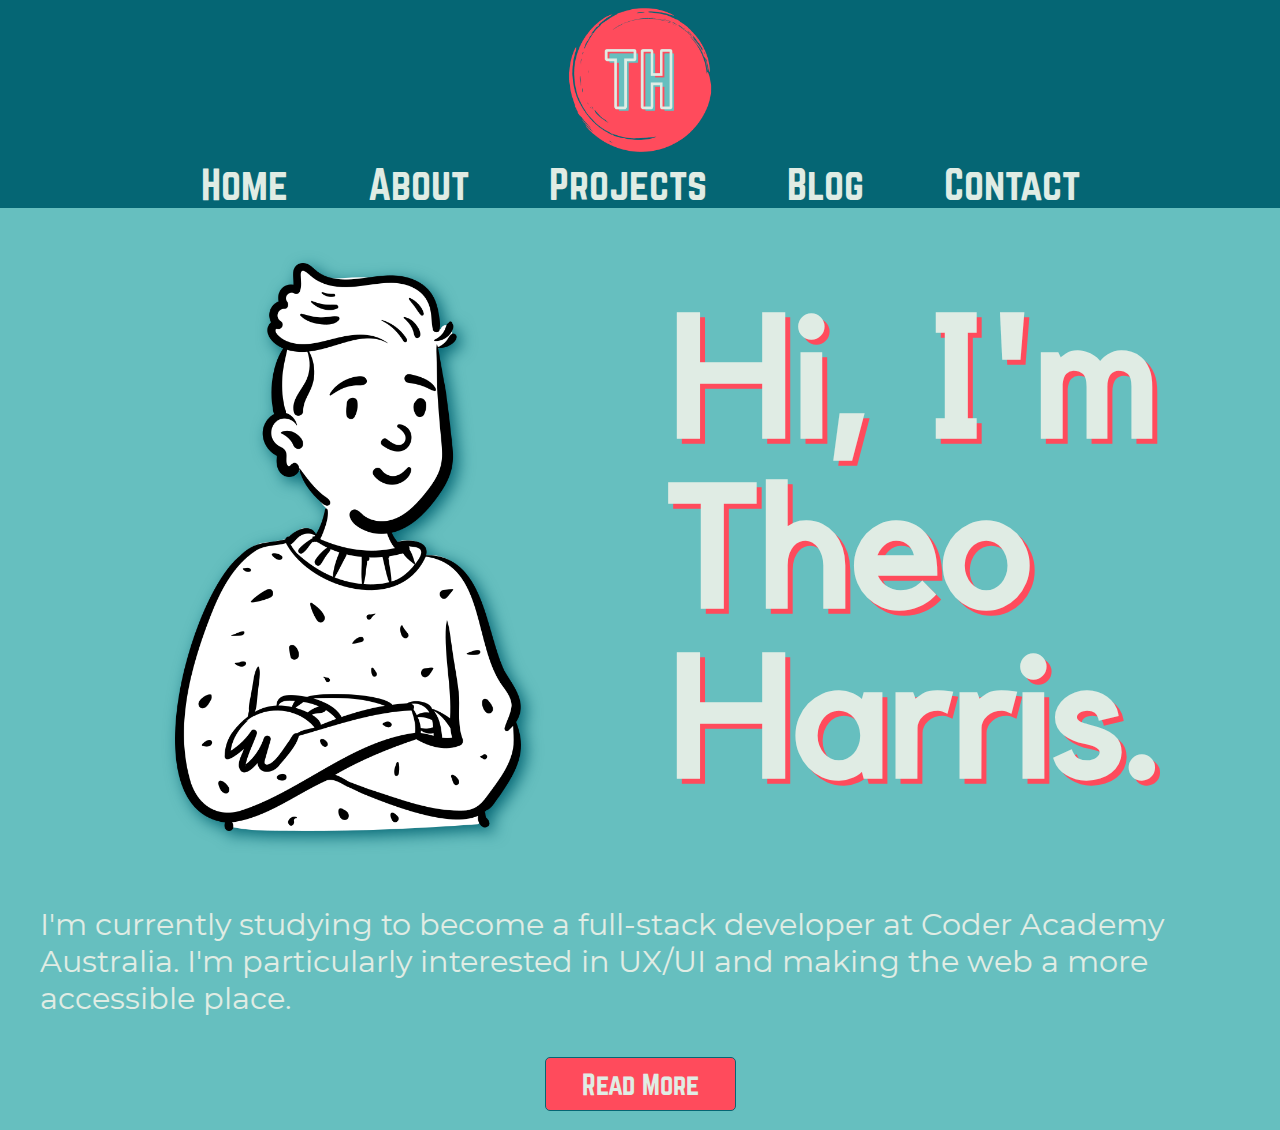
==== index.html @ e0461ce1 "add favicon" ====
<!DOCTYPE html>
<html lang="en">
<head>
    <meta charset="UTF-8">
    <meta name="viewport" content="width=device-width, initial-scale=1.0">
    <title>Theo Harris - Home</title>
    <link type="text/css" href="styles.css" rel="stylesheet">
    <link rel="icon" type="image/png" href="../img/favicon.ico"/>
</head>
<body>
    <header>
        <nav>
            <img class="logo" src="img/TH.png" alt="logo">
            <ul>
                <li><a href="../index.html">Home</a></li>
                <li><a href="/pages/about.html">About</a></li>
                <li><a href="/pages/projects.html">Projects</a></li>
                <li><a href="/pages/blog.html">Blog</a></li>
                <li><a href="/pages/contact.html">Contact</a></li>
            </ul>
        </nav>
    </header>
    <main>
        <h1>Hi, I'm <br> Theo Harris.</h1>
        <img class="portrait" src="img/portrait.png" alt="Cartoon portrait of Theo">
        
        <p>I'm currently studying to become a full-stack developer at Coder Academy Australia.
             I'm particularly interested in UX/UI and making the web a more accessible place.</p>
        <button><a href="/pages/about.html">Read More</a></button>
    </main>
    
</body>
</html>
---- styles.css ----
@font-face {
    font-family: 'Kollektif';
    src: url(/fonts/kollektif/Kollektif.ttf);
}

@font-face {
    font-family: 'Montserrat';
    src: url(/fonts/Montserrat/Montserrat-Regular.ttf); 
}

@font-face {
    font-family: 'Norwester';
    src: url(/fonts/norwester.otf);
}

/* Color Palette
Dark Blue = #056674
Light Blue = #66BFBF
Pale Green = #E0ECE4
Red = #FF4B5C
*/

/* Desktop View*/

@media only screen and (min-device-width: 1113px) {

body {
    background-color: #66BFBF;
    margin: 0;
}

/* Header and Nav Bar */

header {
    background-color: #056674;
    min-width: 100%;
    
}

nav {
    display: flex;
    flex-direction: column;

}

.logo {
    
    height: 150px;
    width: 150px;
    margin-top: 5px;
    margin-bottom: 5px;
    align-self: center;
}

nav ul {
    display: flex;
    list-style-type: none;
    justify-content: space-evenly;
    margin: auto;
    padding: 0;
}

nav ul li a {
    font-size: 40px;
    font-family: 'Norwester', sans-serif;
    color: #E0ECE4;
    margin: 15px 40px 15px 40px;
    text-decoration: none;
    
}

/* Landing Page Content */

main {
        display: flex;
        flex-direction: row;
        flex-wrap: wrap;
        
}

main h1 {
     margin-left: 670px;
     margin-top: 90px;
     font-size: 170px;
     font-family: 'Kollektif', Arial, sans-serif;
     color: #E0ECE4;
     text-shadow: 5px 5px #FF4B5C;
     position: absolute;
     
}

main p {
        font-family: 'Montserrat', Arial, sans-serif;
        font-size: 190%;
        margin: 40px;
        color: #E0ECE4;
        justify-self: center;
}


.portrait {
        width: 27%;
        padding: 5px;
        filter: drop-shadow(5px 5px 8px #056674);
        position: relative;
        margin: 50px 50px 30px 170px;
}

    

button {
        max-width: 200px;
        background-color: #FF4B5C;
        border: 1px solid #056674;
        border-radius: 5px;
        margin: auto;
        padding-top: 10px;
        padding-bottom: 10px;
}

button a {
        text-decoration: none;
        font-family: 'Norwester', Arial, sans-serif;
        color: #E0ECE4;
        font-size: 200%;
        padding: 30px;
}

/* About Page Content */

.fullbody {
    max-width: 12%;
    margin: 40px 0 20px 170px;
    padding: 5px;
    filter: drop-shadow(5px 5px 8px #056674);
    z-index: -3;
}

.about {
    display: flex;
    flex-wrap: wrap;
    flex-direction: column;
}

.about h1 {
    font-size: 200px;
    margin-top: 200px;
    margin-right: 50px;
    margin-left: 280px;
    z-index: 3;
    position: absolute;
}

.about p {
    margin: 40px;
}


.about h2 {
    font-family: 'Kollektif', Arial, sans-serif;
    font-size: 300%;
    color: #E0ECE4;
    text-shadow: 2px 2px #FF4B5C;
    margin-left: 30px;
}

.about h3 {
    font-family: 'Kollektif', Arial, sans-serif;
    font-size: 170%;
    background-color: #E0ECE4;
    padding: 10px 5px 10px 5px;
    color: #056674;
    margin-left: 30px;
    box-shadow: 5px 5px #056674;
    max-width: 50%;
    

}

.about ul {
    font-family: 'Montserrat', Arial, sans-serif;
    font-size: 170%;
    margin-left: 50px;
    color: #056674;
}

.about button {
    max-width: 180px;
    background-color: #FF4B5C;
    border: 1px solid #056674;
    border-radius: 5px;
    margin: 30px auto 30px auto;
}

.about button a {
    text-decoration: none;
    font-family: 'Norwester', Arial, sans-serif;
    color: #E0ECE4;
    font-size: 210%;
    padding: 10px;
}

/* Projects Page Content */

.projects h1 {
    position: absolute;
    margin: 30px 30px 30px 400px;
}

.project-gallery {
    margin-top: 230px;
    display: inline-flex;
    flex-wrap: wrap;
    justify-items: space-between;
}

.project {
    max-width: 50%;
    height: 50%;
    margin: 30px 10px 20px 30px;

}


.project-1 img {
    max-width: 50%;
    max-height: 50%;
}


.projects h2 {
    font-family: 'Kollektif', Arial, sans-serif;
    font-size: 300%;
    color: #E0ECE4;
    text-shadow: 3px 3px #FF4B5C;
    margin-left: 30px;  
}

.projects p {
    font-size: 150%;
}

.projects img {
    max-width: 370px;
    border: 3px solid #E0ECE4;
    box-shadow: 5px 5px #056674;
    margin-left: 20px;
}

.projects button {
    max-width: 150px;
    background-color: #FF4B5C;
    border: 1px solid #056674;
    border-radius: 5px;
    margin-left: 30px; 
}

.projects button a {
    text-decoration: none;
    font-family: 'Norwester', Arial, sans-serif;
    color: #E0ECE4;
    font-size: 150%;
    padding: 10px;
}

/* Blog Page Content */

.blog h1 {
  margin: 30px 10px 30px 530px;
}

.posts {
    margin-top: 260px;
    display: flex;
    flex-wrap: wrap;
}

.blog img {
    margin: 30px 70px 30px 70px;
    max-width: 550px;
    border: 3px solid #E0ECE4;
    box-shadow: 5px 5px #056674;
}

.blog h2 {
    font-family: 'Kollektif', Arial, sans-serif;
    font-size: 280%;
    color: #E0ECE4;
    text-shadow: 2px 2px #FF4B5C;
    margin: 0 20px 10px 20px; 
}

.blog h3 {
    font-family: 'Kollektif', Arial, sans-serif;
    font-size: 140%;
    color: #056674;
    margin: 0 0 5px 20px;
    font-style: italic;
}

.blog p {
    margin-left: 30px;
}

.blog button {
    max-width: 150px;
    background-color: #FF4B5C;
    border: 1px solid #056674;
    border-radius: 5px;
    margin: 0 30px 30px 30px; 
}

.blog button a {
    text-decoration: none;
    font-family: 'Norwester', Arial, sans-serif;
    color: #E0ECE4;
    font-size: 190%;
    padding: 10px;
}

.blog article {
    margin: 30px;
    max-width: 40%;
}

/* Contact Page Content */

.contact h1 {
    margin-left: 290px;
    margin-top: 30px;
}

.contact p {
    margin-left: 30px;
    margin-top: 230px;
}

.contact .buttons {
   margin: 30px 70px 30px auto;
   display: flex;
   flex-direction: column;

}

.contact button {
    max-width: 170px;
    background-color: #FF4B5C;
    border: 1px solid #056674;
    border-radius: 5px;
       
}

.contact form {
    width: 600px;
    font-family: "Kollektif", Arial, sans-serif;
    font-size: 150%;
    margin: 50px auto 30px auto;
    text-align: center;
}

.contact label {
    color: #E0ECE4;
    text-shadow: 2px 2px #056674;
    font-size: 150%;
    margin: 20px;
}

.contact input {
    border: 1px solid #056674;
    box-shadow: 2px 2px #056674;
    width: 200px;
    margin: 30px;
}

.contact textarea {
    border: 1px solid #056674;
    box-shadow: 2px 2px #056674; 
    width: 500px;
    margin: 30px;
}
}


/* SmartPhone Layout */

@media only screen and (min-device-width: 220px) and (max-device-width: 767px) {

    /* Styles */

    body {
        max-width: 480px;
        background-color: #66BFBF;
        margin: 0;
    }

    /* Header and Nav Bar */

    header {
        background-color: #056674;
    }

    nav {
        display: flex;
    
    }

    .logo {
        align-self: flex-start;
        height: 50px;
        width: 50px;
        margin-top: 5px;
        margin-left: 5px;
        margin-bottom: 5px;
    }

    nav ul {
        display: flex;
        flex-wrap: wrap;
        list-style-type: none;
        justify-content: space-around;
        margin: auto;
        padding: 0;
    }

    nav ul li a {
        font-size: 20px;
        font-family: 'Norwester', sans-serif;
        color: #E0ECE4;
        margin: 5px;
        text-decoration: none;
        
    }

    /* Landing Page Content */

    main {
        display: flex;
        flex-direction: column;
        
    }

    main h1 {
     margin-left: 30px;
     font-size: 50px;
     font-family: 'Kollektif', Arial, sans-serif;
     color: #E0ECE4;
     text-shadow: 2px 2px #FF4B5C;
     margin-top: 30px;
    }

    main p {
        font-family: 'Montserrat', Arial, sans-serif;
        font-size: 120%;
        margin: 10px;
        color: #E0ECE4;
    }


    .portrait {
        max-width: 480px;
        width: 50%;
        margin: 20px auto 30px auto;
        padding: 5px;
        filter: drop-shadow(5px 5px 8px #056674);
        display: relative;
        
    }

    

    button {
        max-width: 150px;
        background-color: #FF4B5C;
        border: 1px solid #056674;
        border-radius: 5px;
        margin: auto;
    }

    button a {
        text-decoration: none;
        font-family: 'Norwester', Arial, sans-serif;
        color: #E0ECE4;
        font-size: 150%;
        padding: 10px;
    }

    /* About Page Content */

    .fullbody {
        max-width: 30%;
        margin: 10px;
        padding: 5px;
        border: 3px dashed #FF4B5C;
        border-radius: 5px;
        
    }

    .about {
        display: flex;
        flex-wrap: wrap;
        flex-direction: row;
    }

    .about h1 {
        font-size: 60px;
    }

    .about p {
        margin: 20px;
    }

    .fullbody {
        display: none;
    }

    .about h2 {
        font-family: 'Kollektif', Arial, sans-serif;
        font-size: 220%;
        color: #E0ECE4;
        text-shadow: 2px 2px #FF4B5C;
        margin-left: 20px;
    }

    .about h3 {
        font-family: 'Kollektif', Arial, sans-serif;
        font-size: 130%;
        background-color: #E0ECE4;
        padding: 10px;
        color: #056674;
        margin: auto;
        box-shadow: 5px 5px #056674;

    }

    .about ul {
        font-family: 'Montserrat', Arial, sans-serif;
        color: #056674;
    }

    .about button {
        max-width: 150px;
        background-color: #FF4B5C;
        border: 1px solid #056674;
        border-radius: 5px;
        margin: auto;
    }

    .about button a {
        text-decoration: none;
        font-family: 'Norwester', Arial, sans-serif;
        color: #E0ECE4;
        font-size: 150%;
        padding: 10px;
    }

    /* Projects Page Content */

    .project-gallery {
        max-width: 90%;
        margin-top: 0px;
    }

    .projects h2 {
        font-family: 'Kollektif', Arial, sans-serif;
        font-size: 220%;
        color: #E0ECE4;
        text-shadow: 2px 2px #FF4B5C;
        margin-left: 20px;  
    }

    .projects img {
        max-width: 90%;
        border: 3px solid #E0ECE4;
        box-shadow: 5px 5px #056674;
        margin-left: 20px;
    }

    .projects button {
        max-width: 150px;
        background-color: #FF4B5C;
        border: 1px solid #056674;
        border-radius: 5px;
        margin-left: 15px; 
    }

    .projects button a {
        text-decoration: none;
        font-family: 'Norwester', Arial, sans-serif;
        color: #E0ECE4;
        font-size: 150%;
        padding: 10px;
    }

    /* Blog Page Content */

    .blog img {
        margin-left: 30px;
        max-width: 80%;
        border: 3px solid #E0ECE4;
        box-shadow: 5px 5px #056674;
    }

    .blog h2 {
        font-family: 'Kollektif', Arial, sans-serif;
        font-size: 220%;
        color: #E0ECE4;
        text-shadow: 2px 2px #FF4B5C;
        margin: 0 20px 10px 20px; 
    }

    .blog h3 {
        font-family: 'Kollektif', Arial, sans-serif;
        font-size: 100%;
        color: #056674;
        margin: 0 0 5px 20px;
        font-style: italic;
    }

    .blog p {
        margin-left: 30px;
    }

    .blog button {
        max-width: 150px;
        background-color: #FF4B5C;
        border: 1px solid #056674;
        border-radius: 5px;
        margin: 0 30px 30px 30px; 
    }

    .blog button a {
        text-decoration: none;
        font-family: 'Norwester', Arial, sans-serif;
        color: #E0ECE4;
        font-size: 150%;
        padding: 10px;
    }

    .blog article {
        margin-bottom: 30px;
    }

    /* Contact Page Content */
    
    .contact h1 {
        margin-left: 20px;
    }

    .contact p {
        margin-left: 20px;
    }

    .contact article {
        display: flex;
        flex-direction: row;
        margin-top: 15px;
        margin-bottom: 30px;

    }

    .contact button {
        max-width: 100px;
        background-color: #FF4B5C;
        border: 1px solid #056674;
        border-radius: 5px;
           
    }

    .contact form {
        font-family: "Kollektif", Arial, sans-serif;
        font-size: 150%;
        margin: auto;
        text-align: center;
    }

    .contact label {
        color: #E0ECE4;
        text-shadow: 2px 2px #056674;
    }

    .contact input {
        border: 1px solid #056674;
        box-shadow: 2px 2px #056674;
    }

    .contact textarea {
        border: 1px solid #056674;
        box-shadow: 2px 2px #056674; 
    }
} 

/* Tablet Layout */

@media only screen and (min-device-width: 768px) and (max-device-width: 1112px) {

    /* Styles */

    body {
        max-width: 1112px;
        background-color: #66BFBF;
        margin: 0;
    }

    /* Header and Nav Bar */

    header {
        background-color: #056674;
        min-width: 100%;
        
    }

    nav {
        display: flex;
        flex-direction: column;
    
    }

    .logo {
        
        height: 100px;
        width: 100px;
        margin-top: 5px;
        margin-bottom: 5px;
        align-self: center;
    }

    nav ul {
        display: flex;
        list-style-type: none;
        justify-content: space-evenly;
        margin: auto;
        padding: 0;
    }

    nav ul li a {
        font-size: 40px;
        font-family: 'Norwester', sans-serif;
        color: #E0ECE4;
        margin: 15px;
        text-decoration: none;
        
    }

    /* Landing Page Content */

    main {
            display: flex;
            flex-direction: row;
            flex-wrap: wrap;
            
    }
    
    main h1 {
         margin-left: 450px;
         margin-top: 110px;
         font-size: 90px;
         font-family: 'Kollektif', Arial, sans-serif;
         color: #E0ECE4;
         text-shadow: 5px 5px #FF4B5C;
         position: absolute;
         
    }
    
    main p {
            font-family: 'Montserrat', Arial, sans-serif;
            font-size: 190%;
            margin: 20px;
            color: #E0ECE4;
            justify-self: center;
    }
    
    
    .portrait {
            width: 40%;
            padding: 5px;
            filter: drop-shadow(5px 5px 8px #056674);
            align-self: flex-start;
            position: relative;
            margin: 50px 50px 30px 50px;
    }
    
        
    
    button {
            max-width: 200px;
            background-color: #FF4B5C;
            border: 1px solid #056674;
            border-radius: 5px;
            margin: auto;
            padding-top: 10px;
            padding-bottom: 10px;
    }
    
    button a {
            text-decoration: none;
            font-family: 'Norwester', Arial, sans-serif;
            color: #E0ECE4;
            font-size: 200%;
            padding: 30px;
    }

    /* About Page Content */

    .fullbody {
        max-width: 30%;
        margin: 40px;
        padding: 5px;
        filter: drop-shadow(5px 5px 8px #056674);
        z-index: -3;
    }

    .about {
        display: inline-flex;
        flex-wrap: wrap;
        flex-direction: column;
    }

    .about h1 {
        font-size: 150px;
        margin-top: 250px;
        margin-right: 50px;
        margin-left: 280px;
        z-index: 3;
    }

    .about p {
        margin: 30px;
    }


    .about h2 {
        font-family: 'Kollektif', Arial, sans-serif;
        font-size: 300%;
        color: #E0ECE4;
        text-shadow: 2px 2px #FF4B5C;
        margin-left: 30px;
    }

    .about h3 {
        font-family: 'Kollektif', Arial, sans-serif;
        font-size: 170%;
        background-color: #E0ECE4;
        padding: 10px;
        color: #056674;
        margin-left: 30px;
        box-shadow: 5px 5px #056674;
        max-width: 45%;

    }

    .about ul {
        font-family: 'Montserrat', Arial, sans-serif;
        font-size: 220%;
        margin-left: 60px;
        color: #056674;
        margin-bottom: 30px;
    }

    .about button {
        max-width: 30%;
        background-color: #FF4B5C;
        border: 1px solid #056674;
        border-radius: 5px;
        margin: 50px auto 30px auto;
        padding: 5px;
    }

    .about button a {
        text-decoration: none;
        font-family: 'Norwester', Arial, sans-serif;
        color: #E0ECE4;
        font-size: 210%;
        padding: 10px;
    }

    /* Projects Page Content */

    .projects h1 {
        margin-left: 210px;
        margin-top: 30px;
    }

    .project-gallery {
        margin-top: 170px;
        margin-left: 20px;
        margin-right: 20px;
        display: flex;
        flex-direction: row;
        flex-wrap: wrap;
    }

    .project {
        display: flex;
        flex-direction: column;
        width: 42%;
        
        margin: 30px 10px 30px 30px;
    }

    .project-1 {
        display: flex;
        flex-direction: column;
        
    }

    .project img {
        max-width: 40%;
        
    }


    .projects h2 {
        font-family: 'Kollektif', Arial, sans-serif;
        font-size: 300%;
        color: #E0ECE4;
        text-shadow: 5px 5px #FF4B5C;
        margin-left: 30px;  
    }

    .projects p {
        font-size: 130%;
    }

    .projects img {
        max-width: 370px;
        border: 3px solid #E0ECE4;
        box-shadow: 5px 5px #056674;
        margin-left: 20px;
    }

    .projects button {
        max-width: 150px;
        background-color: #FF4B5C;
        border: 1px solid #056674;
        border-radius: 5px;
        margin-left: 15px; 
    }

    .projects button a {
        text-decoration: none;
        font-family: 'Norwester', Arial, sans-serif;
        color: #E0ECE4;
        font-size: 150%;
        padding: 10px;
    }

    /* Blog Page Content */

    .blog h1 {
      margin: 30px;
    }

    .posts {
        margin-top: 200px;
    }

    .blog img {
        margin: 30px 70px 30px 70px;
        max-width: 70%;
        border: 3px solid #E0ECE4;
        box-shadow: 5px 5px #056674;
    }

    .blog h2 {
        font-family: 'Kollektif', Arial, sans-serif;
        font-size: 280%;
        color: #E0ECE4;
        text-shadow: 2px 2px #FF4B5C;
        margin: 0 20px 10px 20px; 
    }

    .blog h3 {
        font-family: 'Kollektif', Arial, sans-serif;
        font-size: 140%;
        color: #056674;
        margin: 0 0 5px 20px;
        font-style: italic;
    }

    .blog p {
        margin-left: 30px;
    }

    .blog button {
        max-width: 150px;
        background-color: #FF4B5C;
        border: 1px solid #056674;
        border-radius: 5px;
        margin: 0 30px 30px 30px; 
    }

    .blog button a {
        text-decoration: none;
        font-family: 'Norwester', Arial, sans-serif;
        color: #E0ECE4;
        font-size: 190%;
        padding: 10px;
    }

    .blog article {
        margin-bottom: 30px;
    }

    /* Contact Page Content */
    
    .contact h1 {
        margin-left: 30px;
        margin-top: 30px;
    }

    .contact p {
        margin-left: 30px;
        margin-top: 150px;
    }

    .contact .buttons {
       margin: 30px auto 30px auto;

    }

    .contact button {
        max-width: 170px;
        background-color: #FF4B5C;
        border: 1px solid #056674;
        border-radius: 5px;
           
    }

    .contact form {
        width: 600px;
        font-family: "Kollektif", Arial, sans-serif;
        font-size: 150%;
        margin: auto;
        text-align: center;
    }

    .contact label {
        color: #E0ECE4;
        text-shadow: 2px 2px #056674;
        font-size: 120%;
    }

    .contact input {
        border: 1px solid #056674;
        box-shadow: 2px 2px #056674;
        width: 200px;
    }

    .contact textarea {
        border: 1px solid #056674;
        box-shadow: 2px 2px #056674; 
        width: 300px;
    }
}
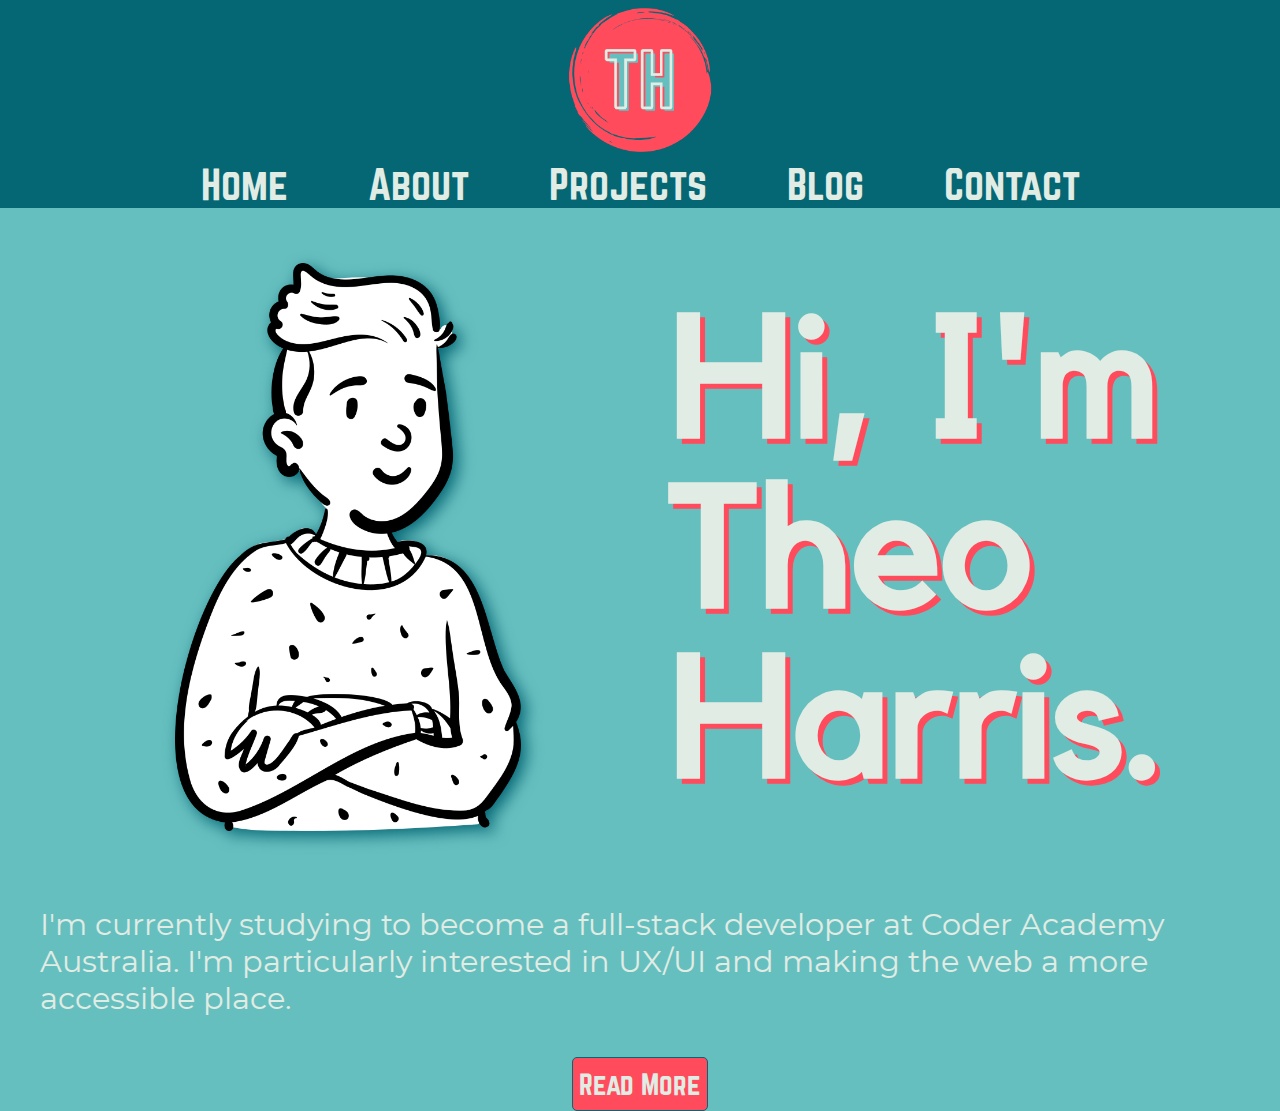
==== commit 0a8be65b: "fix button syntax to be industry standard, re-style button" ====
--- a/index.html
+++ b/index.html
@@ -26,7 +26,7 @@
         
         <p>I'm currently studying to become a full-stack developer at Coder Academy Australia.
              I'm particularly interested in UX/UI and making the web a more accessible place.</p>
-        <button><a href="/pages/about.html">Read More</a></button>
+        <button onclick="location.href = '/pages/about.html'">Read More</button>
     </main>
     
 </body>
--- a/styles.css
+++ b/styles.css
@@ -118,15 +118,12 @@
         margin: auto;
         padding-top: 10px;
         padding-bottom: 10px;
-}
-
-button a {
-        text-decoration: none;
         font-family: 'Norwester', Arial, sans-serif;
         color: #E0ECE4;
-        font-size: 200%;
-        padding: 30px;
-}
+        font-size: 170%;
+}
+
+
 
 /* About Page Content */
 
@@ -192,15 +189,10 @@
     border: 1px solid #056674;
     border-radius: 5px;
     margin: 30px auto 30px auto;
-}
-
-.about button a {
-    text-decoration: none;
     font-family: 'Norwester', Arial, sans-serif;
-    color: #E0ECE4;
-    font-size: 210%;
-    padding: 10px;
-}
+        color: #E0ECE4;
+}
+
 
 /* Projects Page Content */
 
@@ -255,15 +247,11 @@
     border: 1px solid #056674;
     border-radius: 5px;
     margin-left: 30px; 
-}
-
-.projects button a {
-    text-decoration: none;
     font-family: 'Norwester', Arial, sans-serif;
     color: #E0ECE4;
-    font-size: 150%;
-    padding: 10px;
-}
+}
+
+
 
 /* Blog Page Content */
 
@@ -309,16 +297,12 @@
     background-color: #FF4B5C;
     border: 1px solid #056674;
     border-radius: 5px;
-    margin: 0 30px 30px 30px; 
-}
-
-.blog button a {
-    text-decoration: none;
+    margin: 0 30px 30px 30px;
     font-family: 'Norwester', Arial, sans-serif;
-    color: #E0ECE4;
-    font-size: 190%;
-    padding: 10px;
-}
+    color: #E0ECE4; 
+}
+
+
 
 .blog article {
     margin: 30px;
@@ -349,6 +333,8 @@
     background-color: #FF4B5C;
     border: 1px solid #056674;
     border-radius: 5px;
+    font-family: 'Norwester', Arial, sans-serif;
+    color: #E0ECE4;
        
 }
 
@@ -476,15 +462,11 @@
         border: 1px solid #056674;
         border-radius: 5px;
         margin: auto;
-    }
-
-    button a {
-        text-decoration: none;
         font-family: 'Norwester', Arial, sans-serif;
         color: #E0ECE4;
-        font-size: 150%;
-        padding: 10px;
-    }
+    }
+
+    
 
     /* About Page Content */
 
@@ -545,15 +527,11 @@
         border: 1px solid #056674;
         border-radius: 5px;
         margin: auto;
-    }
-
-    .about button a {
-        text-decoration: none;
         font-family: 'Norwester', Arial, sans-serif;
         color: #E0ECE4;
-        font-size: 150%;
-        padding: 10px;
-    }
+    }
+
+    
 
     /* Projects Page Content */
 
@@ -582,16 +560,12 @@
         background-color: #FF4B5C;
         border: 1px solid #056674;
         border-radius: 5px;
-        margin-left: 15px; 
-    }
-
-    .projects button a {
-        text-decoration: none;
+        margin-left: 15px;
         font-family: 'Norwester', Arial, sans-serif;
-        color: #E0ECE4;
-        font-size: 150%;
-        padding: 10px;
-    }
+        color: #E0ECE4; 
+    }
+
+    
 
     /* Blog Page Content */
 
@@ -627,16 +601,12 @@
         background-color: #FF4B5C;
         border: 1px solid #056674;
         border-radius: 5px;
-        margin: 0 30px 30px 30px; 
-    }
-
-    .blog button a {
-        text-decoration: none;
+        margin: 0 30px 30px 30px;
         font-family: 'Norwester', Arial, sans-serif;
-        color: #E0ECE4;
-        font-size: 150%;
-        padding: 10px;
-    }
+        color: #E0ECE4; 
+    }
+
+    
 
     .blog article {
         margin-bottom: 30px;
@@ -665,6 +635,8 @@
         background-color: #FF4B5C;
         border: 1px solid #056674;
         border-radius: 5px;
+        font-family: 'Norwester', Arial, sans-serif;
+        color: #E0ECE4;
            
     }
 
@@ -791,15 +763,11 @@
             margin: auto;
             padding-top: 10px;
             padding-bottom: 10px;
-    }
-    
-    button a {
-            text-decoration: none;
             font-family: 'Norwester', Arial, sans-serif;
             color: #E0ECE4;
-            font-size: 200%;
-            padding: 30px;
-    }
+    }
+    
+    
 
     /* About Page Content */
 
@@ -865,15 +833,11 @@
         border-radius: 5px;
         margin: 50px auto 30px auto;
         padding: 5px;
-    }
-
-    .about button a {
-        text-decoration: none;
         font-family: 'Norwester', Arial, sans-serif;
         color: #E0ECE4;
-        font-size: 210%;
-        padding: 10px;
-    }
+    }
+
+    
 
     /* Projects Page Content */
 
@@ -936,15 +900,11 @@
         border: 1px solid #056674;
         border-radius: 5px;
         margin-left: 15px; 
-    }
-
-    .projects button a {
-        text-decoration: none;
         font-family: 'Norwester', Arial, sans-serif;
         color: #E0ECE4;
-        font-size: 150%;
-        padding: 10px;
-    }
+    }
+
+    
 
     /* Blog Page Content */
 
@@ -988,16 +948,12 @@
         background-color: #FF4B5C;
         border: 1px solid #056674;
         border-radius: 5px;
-        margin: 0 30px 30px 30px; 
-    }
-
-    .blog button a {
-        text-decoration: none;
+        margin: 0 30px 30px 30px;
         font-family: 'Norwester', Arial, sans-serif;
-        color: #E0ECE4;
-        font-size: 190%;
-        padding: 10px;
-    }
+        color: #E0ECE4; 
+    }
+
+    
 
     .blog article {
         margin-bottom: 30px;
@@ -1025,6 +981,8 @@
         background-color: #FF4B5C;
         border: 1px solid #056674;
         border-radius: 5px;
+        font-family: 'Norwester', Arial, sans-serif;
+        color: #E0ECE4;
            
     }
 
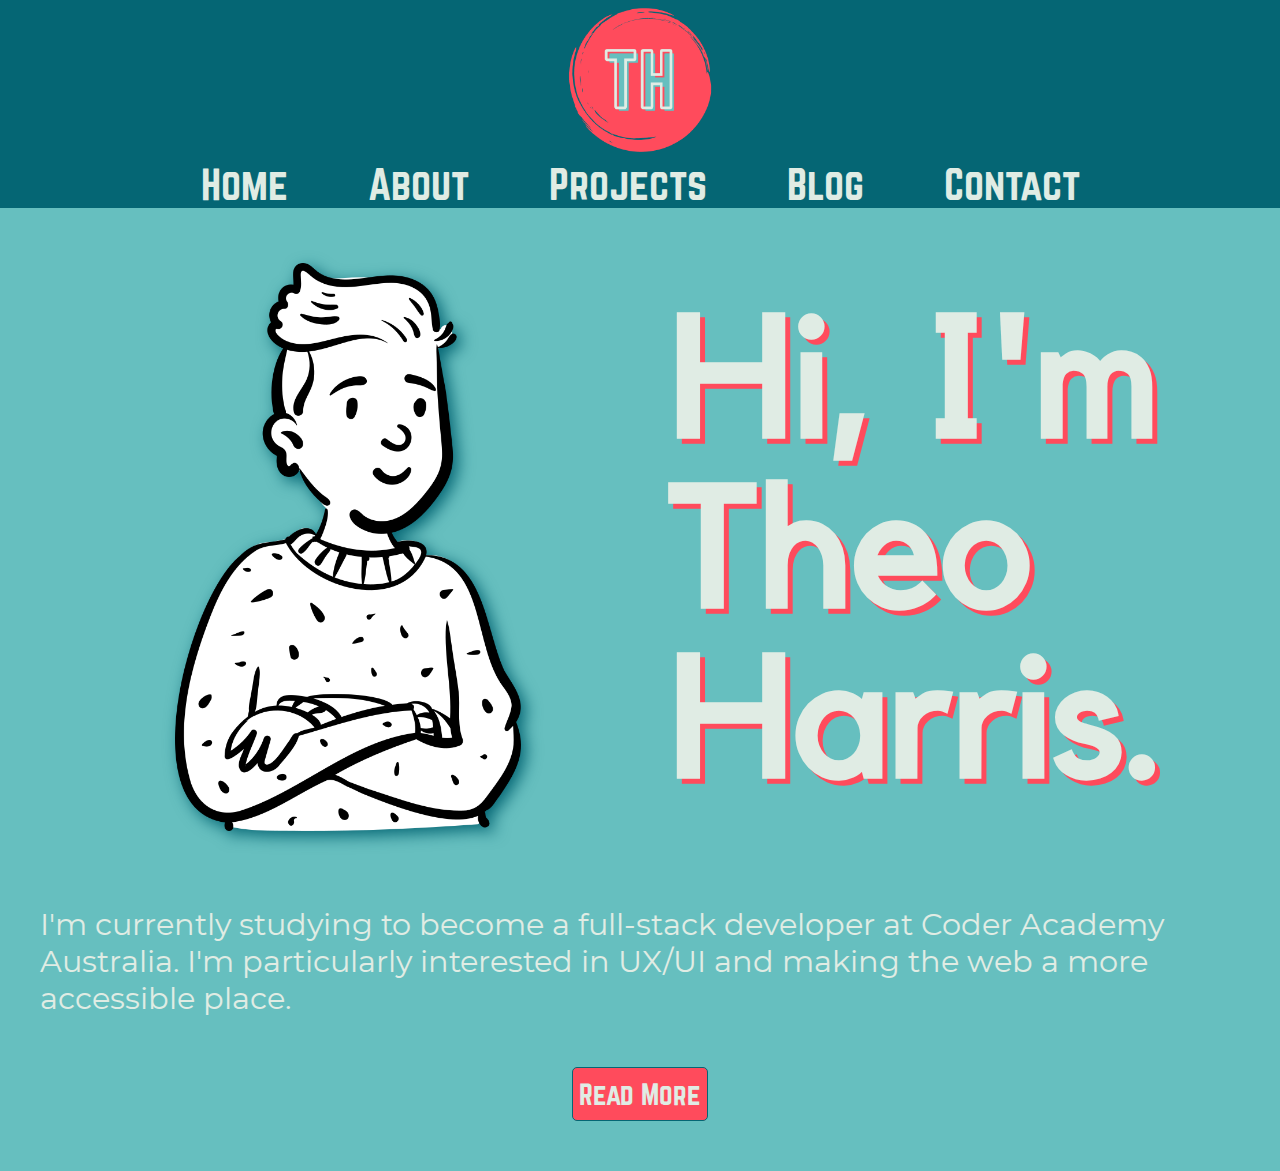
==== commit 5edb5f2a: "add SRI" ====
--- a/index.html
+++ b/index.html
@@ -6,6 +6,9 @@
     <title>Theo Harris - Home</title>
     <link type="text/css" href="styles.css" rel="stylesheet">
     <link rel="icon" type="image/png" href="../img/favicon.ico"/>
+    <script src="/styles.css"
+        integrity="sha384-o3FINee+ahQ7cLdrdc8V4f9ZzaRU2s/M+tr+V7pRBfkCEMe2c7uy1lfb2tCPkstbQ%"
+        crossorigin="anonymous"></script>
 </head>
 <body>
     <header>
@@ -22,10 +25,14 @@
     </header>
     <main>
         <h1>Hi, I'm <br> Theo Harris.</h1>
+        
+        <!--Portrait-->
         <img class="portrait" src="img/portrait.png" alt="Cartoon portrait of Theo">
         
+        <!--Summary-->
         <p>I'm currently studying to become a full-stack developer at Coder Academy Australia.
              I'm particularly interested in UX/UI and making the web a more accessible place.</p>
+             <!--Link to "About" Page-->
         <button onclick="location.href = '/pages/about.html'">Read More</button>
     </main>
     
--- a/styles.css
+++ b/styles.css
@@ -22,9 +22,31 @@
 Red = #FF4B5C
 */
 
-/* Desktop View*/
+
+/* Universal Animations */
+
+nav ul li a {
+    transition-duration: 0.2s;
+}
+
+nav ul li a:hover {
+    color: #FF4B5C;
+}
+
+
+button:hover {
+    box-shadow: 5px 5px #056674;
+    position: relative;
+    top: -5px;
+    left: -5px;
+
+}
+
+/* Desktop View */
 
 @media only screen and (min-device-width: 1113px) {
+
+
 
 body {
     background-color: #66BFBF;
@@ -69,7 +91,10 @@
     margin: 15px 40px 15px 40px;
     text-decoration: none;
     
-}
+    
+}
+
+
 
 /* Landing Page Content */
 
@@ -115,13 +140,16 @@
         background-color: #FF4B5C;
         border: 1px solid #056674;
         border-radius: 5px;
-        margin: auto;
+        margin: 10px auto 50px auto;
         padding-top: 10px;
         padding-bottom: 10px;
         font-family: 'Norwester', Arial, sans-serif;
         color: #E0ECE4;
         font-size: 170%;
-}
+        
+        
+}
+
 
 
 
@@ -188,9 +216,10 @@
     background-color: #FF4B5C;
     border: 1px solid #056674;
     border-radius: 5px;
-    margin: 30px auto 30px auto;
+    margin: 30px auto 50px auto;
     font-family: 'Norwester', Arial, sans-serif;
-        color: #E0ECE4;
+    color: #E0ECE4;
+    font-size: 170%;;
 }
 
 
@@ -247,8 +276,10 @@
     border: 1px solid #056674;
     border-radius: 5px;
     margin-left: 30px; 
+    margin-bottom: 30px;
     font-family: 'Norwester', Arial, sans-serif;
     color: #E0ECE4;
+    font-size: 170%;
 }
 
 
@@ -297,7 +328,7 @@
     background-color: #FF4B5C;
     border: 1px solid #056674;
     border-radius: 5px;
-    margin: 0 30px 30px 30px;
+    margin: 0 30px 50px 30px;
     font-family: 'Norwester', Arial, sans-serif;
     color: #E0ECE4; 
 }
@@ -308,6 +339,40 @@
     margin: 30px;
     max-width: 40%;
 }
+
+       /* Blog Post Individual Page Styles */
+
+     
+    
+    .blog-post h2 {
+        font-family: 'Kollektif', Arial, sans-serif;
+        font-size: 250%;
+        color: #E0ECE4;
+        text-shadow: 2px 2px #FF4B5C;
+        margin: 30px 20px 10px 50px; 
+    }
+
+    .blog-post h3 {
+        font-family: 'Kollektif', Arial, sans-serif;
+        font-size: 110%;
+        color: #056674;
+        margin: 0 0 5px 50px;
+        font-style: italic;
+    }
+
+    .blog-post img {
+        max-width: 50%;
+        border: 3px solid #E0ECE4;
+        box-shadow: 5px 5px #056674;
+        margin: 30px;
+        float: left;
+        
+    }
+
+    .blog-post p {
+        font-size: 120%;
+        margin: 10px 30px 10px 30px;
+    }
 
 /* Contact Page Content */
 
@@ -335,6 +400,8 @@
     border-radius: 5px;
     font-family: 'Norwester', Arial, sans-serif;
     color: #E0ECE4;
+    font-size: 170%;
+    
        
 }
 
@@ -461,9 +528,10 @@
         background-color: #FF4B5C;
         border: 1px solid #056674;
         border-radius: 5px;
-        margin: auto;
+        margin: 30px auto 50px auto;
         font-family: 'Norwester', Arial, sans-serif;
         color: #E0ECE4;
+        font-size: 150%;
     }
 
     
@@ -526,9 +594,10 @@
         background-color: #FF4B5C;
         border: 1px solid #056674;
         border-radius: 5px;
-        margin: auto;
+        margin: 30px auto 50px auto;
         font-family: 'Norwester', Arial, sans-serif;
         color: #E0ECE4;
+        font-size: 150%;
     }
 
     
@@ -561,8 +630,10 @@
         border: 1px solid #056674;
         border-radius: 5px;
         margin-left: 15px;
+        margin-bottom: 50px;
         font-family: 'Norwester', Arial, sans-serif;
         color: #E0ECE4; 
+        font-size: 150%;
     }
 
     
@@ -601,9 +672,10 @@
         background-color: #FF4B5C;
         border: 1px solid #056674;
         border-radius: 5px;
-        margin: 0 30px 30px 30px;
+        margin: 0 30px 50px 30px;
         font-family: 'Norwester', Arial, sans-serif;
         color: #E0ECE4; 
+        font-size: 150%;
     }
 
     
@@ -611,6 +683,42 @@
     .blog article {
         margin-bottom: 30px;
     }
+
+        /* Blog Post Individual Page Styles */
+
+        .blog-post {
+            display: flex;
+            flex-wrap: wrap;
+        }
+        
+        .blog-post h2 {
+            font-family: 'Kollektif', Arial, sans-serif;
+            font-size: 250%;
+            color: #E0ECE4;
+            text-shadow: 2px 2px #FF4B5C;
+            margin: 30px 20px 10px 20px; 
+        }
+    
+        .blog-post h3 {
+            font-family: 'Kollektif', Arial, sans-serif;
+            font-size: 110%;
+            color: #056674;
+            margin: 0 0 5px 20px;
+            font-style: italic;
+        }
+    
+        .blog-post img {
+            max-width: 80%;
+            border: 3px solid #E0ECE4;
+            box-shadow: 5px 5px #056674;
+            margin: 30px;
+            
+        }
+    
+        .blog-post p {
+            font-size: 100%;
+            margin: 10px 30px 10px 30px;
+        }
 
     /* Contact Page Content */
     
@@ -637,6 +745,7 @@
         border-radius: 5px;
         font-family: 'Norwester', Arial, sans-serif;
         color: #E0ECE4;
+        font-size: 150%;
            
     }
 
@@ -760,11 +869,12 @@
             background-color: #FF4B5C;
             border: 1px solid #056674;
             border-radius: 5px;
-            margin: auto;
+            margin: 30px auto 50px auto;
             padding-top: 10px;
             padding-bottom: 10px;
             font-family: 'Norwester', Arial, sans-serif;
             color: #E0ECE4;
+            font-size: 170%;
     }
     
     
@@ -831,10 +941,11 @@
         background-color: #FF4B5C;
         border: 1px solid #056674;
         border-radius: 5px;
-        margin: 50px auto 30px auto;
+        margin: 50px auto 50px auto;
         padding: 5px;
         font-family: 'Norwester', Arial, sans-serif;
         color: #E0ECE4;
+        font-size: 170%;
     }
 
     
@@ -900,8 +1011,10 @@
         border: 1px solid #056674;
         border-radius: 5px;
         margin-left: 15px; 
+        margin-bottom: 30px;
         font-family: 'Norwester', Arial, sans-serif;
         color: #E0ECE4;
+        font-size: 170%;
     }
 
     
@@ -948,15 +1061,49 @@
         background-color: #FF4B5C;
         border: 1px solid #056674;
         border-radius: 5px;
-        margin: 0 30px 30px 30px;
+        margin: 0 30px 50px 30px;
         font-family: 'Norwester', Arial, sans-serif;
         color: #E0ECE4; 
-    }
-
-    
+        font-size: 170%;
+    }
 
     .blog article {
         margin-bottom: 30px;
+    }
+
+    /* Blog Post Individual Page Styles */
+
+    .blog-post {
+        display: flex;
+        flex-wrap: wrap;
+    }
+    
+    .blog-post h2 {
+        font-family: 'Kollektif', Arial, sans-serif;
+        font-size: 300%;
+        color: #E0ECE4;
+        text-shadow: 2px 2px #FF4B5C;
+        margin: 30px 20px 10px 20px; 
+    }
+
+    .blog-post h3 {
+        font-family: 'Kollektif', Arial, sans-serif;
+        font-size: 140%;
+        color: #056674;
+        margin: 0 0 5px 20px;
+        font-style: italic;
+    }
+
+    .blog-post img {
+        max-width: 60%;
+        border: 3px solid #E0ECE4;
+        box-shadow: 5px 5px #056674;
+        margin: 30px;
+    }
+
+    .blog-post p {
+        font-size: 150%;
+        margin: 10px 30px 10px 30px;
     }
 
     /* Contact Page Content */
@@ -983,6 +1130,7 @@
         border-radius: 5px;
         font-family: 'Norwester', Arial, sans-serif;
         color: #E0ECE4;
+        font-size: 170%;
            
     }
 
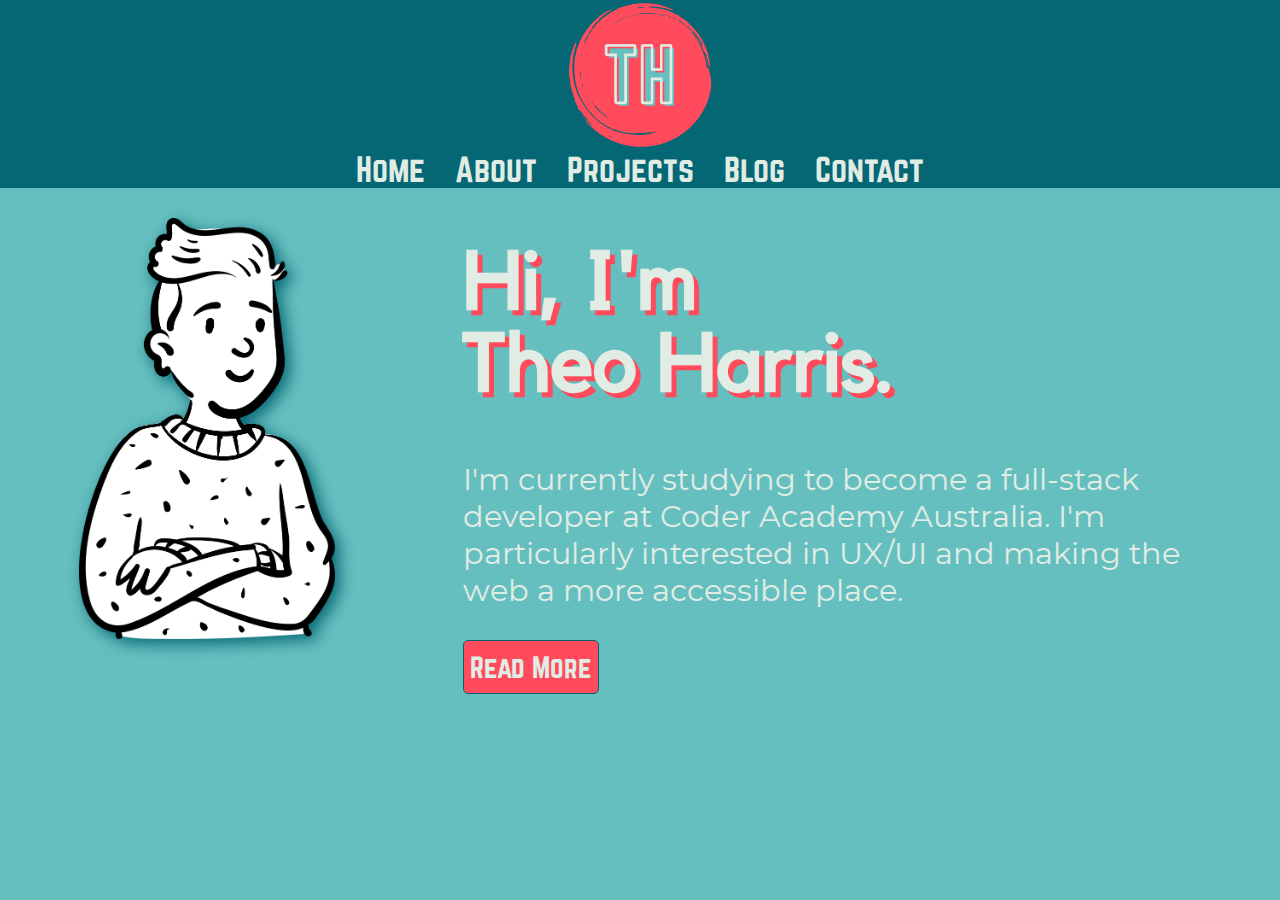
==== commit 50a7c276: "fix navbar and home screen flex wrappers" ====
--- a/index.html
+++ b/index.html
@@ -12,8 +12,9 @@
 </head>
 <body>
     <header>
+        
+            <img class="logo" src="img/TH.png" alt="logo">
         <nav>
-            <img class="logo" src="img/TH.png" alt="logo">
             <ul>
                 <li><a href="../index.html">Home</a></li>
                 <li><a href="/pages/about.html">About</a></li>
@@ -24,16 +25,19 @@
         </nav>
     </header>
     <main>
-        <h1>Hi, I'm <br> Theo Harris.</h1>
-        
+
         <!--Portrait-->
         <img class="portrait" src="img/portrait.png" alt="Cartoon portrait of Theo">
+
+        <section>
+            <h1>Hi, I'm <br> Theo Harris.</h1>
         
-        <!--Summary-->
-        <p>I'm currently studying to become a full-stack developer at Coder Academy Australia.
+            <!--Summary-->
+            <p>I'm currently studying to become a full-stack developer at Coder Academy Australia.
              I'm particularly interested in UX/UI and making the web a more accessible place.</p>
              <!--Link to "About" Page-->
-        <button onclick="location.href = '/pages/about.html'">Read More</button>
+            <button onclick="location.href = '/pages/about.html'">Read More</button>
+        </section>
     </main>
     
 </body>
--- a/styles.css
+++ b/styles.css
@@ -22,6 +22,48 @@
 Red = #FF4B5C
 */
 
+/* Header and Nav Bar */
+
+header {
+    background-color: #056674;
+    min-width: 100%;
+    display: flex;
+    flex-direction: column;
+    
+}
+
+nav {
+    display: flex;
+    justify-content: space-around;
+    align-items: flex-end;
+
+}
+
+.logo {
+    
+    height: 150px;
+    width: 150px;
+    margin: auto;
+}
+
+nav ul {
+    display: flex;
+    list-style-type: none;
+    justify-content: space-between;
+    margin: auto;
+    padding: 0;
+}
+
+nav ul li a {
+    font-size: 200%;
+    font-family: 'Norwester', sans-serif;
+    color: #E0ECE4;
+    text-decoration: none;
+    margin-left: 15px;
+    margin-right: 15px;
+    
+    
+}
 
 /* Universal Animations */
 
@@ -53,84 +95,47 @@
     margin: 0;
 }
 
-/* Header and Nav Bar */
-
-header {
-    background-color: #056674;
-    min-width: 100%;
-    
-}
-
-nav {
-    display: flex;
-    flex-direction: column;
-
-}
-
-.logo {
-    
-    height: 150px;
-    width: 150px;
-    margin-top: 5px;
-    margin-bottom: 5px;
-    align-self: center;
-}
-
-nav ul {
-    display: flex;
-    list-style-type: none;
-    justify-content: space-evenly;
-    margin: auto;
-    padding: 0;
-}
-
-nav ul li a {
-    font-size: 40px;
-    font-family: 'Norwester', sans-serif;
-    color: #E0ECE4;
-    margin: 15px 40px 15px 40px;
-    text-decoration: none;
-    
-    
-}
-
-
 
 /* Landing Page Content */
 
 main {
         display: flex;
-        flex-direction: row;
+        flex-flow: row;
         flex-wrap: wrap;
-        
+        align-items: flex-start;
+        justify-content: space-around;
+        
+}
+
+main section {
+    max-width: 60%;
+    justify-self: flex-end;
+    margin-bottom: 50px;
 }
 
 main h1 {
-     margin-left: 670px;
-     margin-top: 90px;
-     font-size: 170px;
+     font-size: 510%;
      font-family: 'Kollektif', Arial, sans-serif;
      color: #E0ECE4;
      text-shadow: 5px 5px #FF4B5C;
-     position: absolute;
+     
      
 }
 
 main p {
         font-family: 'Montserrat', Arial, sans-serif;
         font-size: 190%;
-        margin: 40px;
         color: #E0ECE4;
         justify-self: center;
 }
 
 
 .portrait {
-        width: 27%;
-        padding: 5px;
+        max-width: 20%;
+        min-width: 15%;
+        margin: 30px;
         filter: drop-shadow(5px 5px 8px #056674);
-        position: relative;
-        margin: 50px 50px 30px 170px;
+        
 }
 
     
@@ -140,7 +145,6 @@
         background-color: #FF4B5C;
         border: 1px solid #056674;
         border-radius: 5px;
-        margin: 10px auto 50px auto;
         padding-top: 10px;
         padding-bottom: 10px;
         font-family: 'Norwester', Arial, sans-serif;
@@ -448,7 +452,7 @@
         margin: 0;
     }
 
-    /* Header and Nav Bar */
+    /* Header and Nav Bar
 
     header {
         background-color: #056674;
@@ -484,7 +488,7 @@
         margin: 5px;
         text-decoration: none;
         
-    }
+    } */
 
     /* Landing Page Content */
 
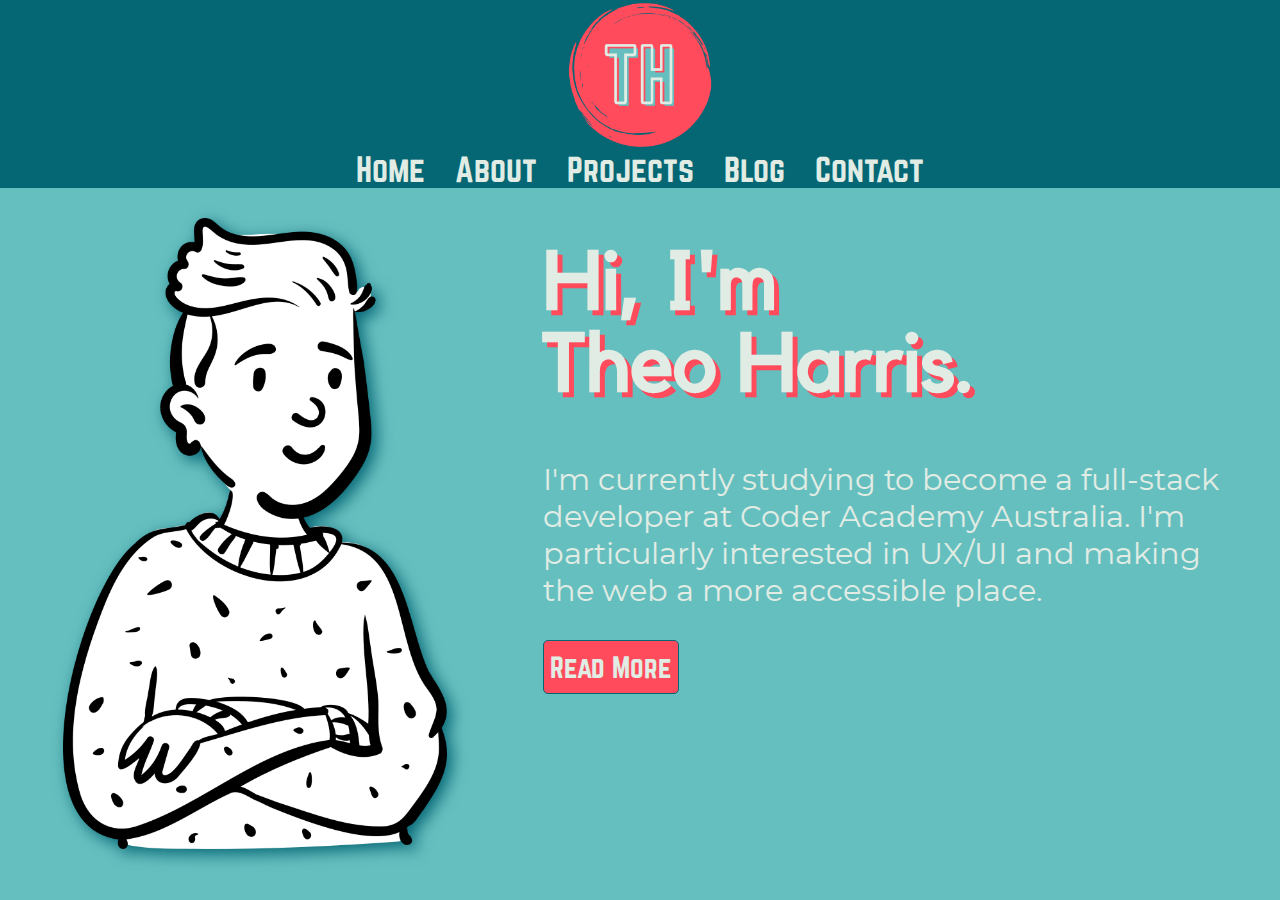
==== commit f907222e: "implement SRI" ====
--- a/index.html
+++ b/index.html
@@ -7,7 +7,7 @@
     <link type="text/css" href="styles.css" rel="stylesheet">
     <link rel="icon" type="image/png" href="../img/favicon.ico"/>
     <script src="/styles.css"
-        integrity="sha384-o3FINee+ahQ7cLdrdc8V4f9ZzaRU2s/M+tr+V7pRBfkCEMe2c7uy1lfb2tCPkstbQ%"
+        integrity="sha512-1DCB38D3707F5B9E1E1ACD2880024D66B013B839B4AB7B0B2B0FEFAB1110A1207DAAB2B8759B5359E08DAB5A121B5CCEA80048989382A96F3AC845B5BB33248B"
         crossorigin="anonymous"></script>
 </head>
 <body>
--- a/styles.css
+++ b/styles.css
@@ -21,6 +21,31 @@
 Pale Green = #E0ECE4
 Red = #FF4B5C
 */
+
+
+
+/* Universal Animations */
+
+nav ul li a {
+    transition-duration: 0.2s;
+}
+
+nav ul li a:hover {
+    color: #FF4B5C;
+}
+
+
+button:hover {
+    box-shadow: 5px 5px #056674;
+    position: relative;
+    top: -5px;
+    left: -5px;
+
+}
+
+/* Desktop View */
+
+@media only screen and (min-device-width: 1113px) {
 
 /* Header and Nav Bar */
 
@@ -65,31 +90,6 @@
     
 }
 
-/* Universal Animations */
-
-nav ul li a {
-    transition-duration: 0.2s;
-}
-
-nav ul li a:hover {
-    color: #FF4B5C;
-}
-
-
-button:hover {
-    box-shadow: 5px 5px #056674;
-    position: relative;
-    top: -5px;
-    left: -5px;
-
-}
-
-/* Desktop View */
-
-@media only screen and (min-device-width: 1113px) {
-
-
-
 body {
     background-color: #66BFBF;
     margin: 0;
@@ -100,16 +100,15 @@
 
 main {
         display: flex;
-        flex-flow: row;
         flex-wrap: wrap;
-        align-items: flex-start;
         justify-content: space-around;
         
+
+        
 }
 
 main section {
-    max-width: 60%;
-    justify-self: flex-end;
+    max-width: 55%;
     margin-bottom: 50px;
 }
 
@@ -131,11 +130,11 @@
 
 
 .portrait {
-        max-width: 20%;
-        min-width: 15%;
+    
+        width: 30%;
         margin: 30px;
         filter: drop-shadow(5px 5px 8px #056674);
-        
+        align-self: center;
 }
 
     
@@ -159,31 +158,42 @@
 
 /* About Page Content */
 
+.about-top {
+    display: flex;
+    margin: auto;
+}
+
 .fullbody {
-    max-width: 12%;
-    margin: 40px 0 20px 170px;
+    max-width: 20%;
+    margin: 50px;
     padding: 5px;
     filter: drop-shadow(5px 5px 8px #056674);
     z-index: -3;
 }
 
-.about {
+ .about {
     display: flex;
     flex-wrap: wrap;
     flex-direction: column;
 }
 
 .about h1 {
-    font-size: 200px;
-    margin-top: 200px;
-    margin-right: 50px;
-    margin-left: 280px;
+    font-size: 510%;
     z-index: 3;
-    position: absolute;
-}
+    align-self: center;
+}
+
+.about-middle {
+    display: flex;
+    flex-direction: column;
+    justify-content: center;
+    margin: auto;
+    padding-bottom: 50px;
+}
+
 
 .about p {
-    margin: 40px;
+    font-size: 150%;
 }
 
 
@@ -192,7 +202,7 @@
     font-size: 300%;
     color: #E0ECE4;
     text-shadow: 2px 2px #FF4B5C;
-    margin-left: 30px;
+    
 }
 
 .about h3 {
@@ -201,7 +211,6 @@
     background-color: #E0ECE4;
     padding: 10px 5px 10px 5px;
     color: #056674;
-    margin-left: 30px;
     box-shadow: 5px 5px #056674;
     max-width: 50%;
     
@@ -210,9 +219,10 @@
 
 .about ul {
     font-family: 'Montserrat', Arial, sans-serif;
-    font-size: 170%;
+    font-size: 150%;
     margin-left: 50px;
     color: #056674;
+    line-height: 150%;
 }
 
 .about button {
@@ -224,27 +234,32 @@
     font-family: 'Norwester', Arial, sans-serif;
     color: #E0ECE4;
     font-size: 170%;;
-}
+} 
 
 
 /* Projects Page Content */
-
+.projects {
+padding-top: 30px;
+padding-bottom: 50px;
+}
 .projects h1 {
-    position: absolute;
-    margin: 30px 30px 30px 400px;
+    margin: auto;
 }
 
 .project-gallery {
-    margin-top: 230px;
-    display: inline-flex;
+    display: flex;
     flex-wrap: wrap;
-    justify-items: space-between;
+    align-items: center;
+
 }
 
 .project {
+    display: flex;
+    flex-direction: column;
     max-width: 50%;
     height: 50%;
-    margin: 30px 10px 20px 30px;
+    margin: auto;
+    align-items: center;
 
 }
 
@@ -265,13 +280,14 @@
 
 .projects p {
     font-size: 150%;
+    max-width: 50%;
 }
 
 .projects img {
-    max-width: 370px;
+    max-width: 50%;
     border: 3px solid #E0ECE4;
     box-shadow: 5px 5px #056674;
-    margin-left: 20px;
+   
 }
 
 .projects button {
@@ -290,41 +306,51 @@
 
 /* Blog Page Content */
 
+.blog {
+    display: flex;
+    flex-direction: column;
+    align-items: center;
+    width: 100vw;
+    padding: 30px auto 50px auto;
+}
+
 .blog h1 {
-  margin: 30px 10px 30px 530px;
+  margin: auto;
 }
 
 .posts {
-    margin-top: 260px;
+
     display: flex;
     flex-wrap: wrap;
+    padding-top: 50px;
+    width: 100vw;
+    justify-content: center;
 }
 
 .blog img {
-    margin: 30px 70px 30px 70px;
-    max-width: 550px;
+    max-width: 70%;
     border: 3px solid #E0ECE4;
     box-shadow: 5px 5px #056674;
 }
 
 .blog h2 {
     font-family: 'Kollektif', Arial, sans-serif;
-    font-size: 280%;
+    font-size: 240%;
     color: #E0ECE4;
     text-shadow: 2px 2px #FF4B5C;
-    margin: 0 20px 10px 20px; 
+    margin: auto;
 }
 
 .blog h3 {
     font-family: 'Kollektif', Arial, sans-serif;
     font-size: 140%;
     color: #056674;
-    margin: 0 0 5px 20px;
+    margin: auto;
     font-style: italic;
 }
 
 .blog p {
-    margin-left: 30px;
+    font-size: 140%
 }
 
 .blog button {
@@ -332,7 +358,7 @@
     background-color: #FF4B5C;
     border: 1px solid #056674;
     border-radius: 5px;
-    margin: 0 30px 50px 30px;
+    margin: auto;
     font-family: 'Norwester', Arial, sans-serif;
     color: #E0ECE4; 
 }
@@ -340,13 +366,16 @@
 
 
 .blog article {
-    margin: 30px;
-    max-width: 40%;
+    margin: 10px;
+    flex: 0 1 300px;
+    
 }
 
        /* Blog Post Individual Page Styles */
 
-     
+    .blog-post {
+        padding-bottom: 50px;
+    }
     
     .blog-post h2 {
         font-family: 'Kollektif', Arial, sans-serif;
@@ -379,21 +408,36 @@
     }
 
 /* Contact Page Content */
+.contact {
+    display: flex;
+    padding-top: 30px;
+    padding-bottom: 50px;
+    align-items: center;
+    justify-content: space-evenly;
+}
 
 .contact h1 {
-    margin-left: 290px;
-    margin-top: 30px;
+    margin: auto;
 }
 
 .contact p {
-    margin-left: 30px;
-    margin-top: 230px;
+    margin: auto;
+    font-size: 170%;
+    width: 90%;
+}
+
+.contact-middle {
+    display: flex;
+    flex-direction: column;
+    margin: 30px auto auto auto;
+    justify-content: space-evenly;
 }
 
 .contact .buttons {
-   margin: 30px 70px 30px auto;
    display: flex;
-   flex-direction: column;
+   align-items: center;
+   justify-content: space-between;
+   margin: 10%;
 
 }
 
@@ -410,32 +454,31 @@
 }
 
 .contact form {
-    width: 600px;
+    display: flex;
+    flex-direction: column;
+    align-items: center;
+    width: 60%;
     font-family: "Kollektif", Arial, sans-serif;
     font-size: 150%;
-    margin: 50px auto 30px auto;
-    text-align: center;
+    margin: auto;
 }
 
 .contact label {
     color: #E0ECE4;
     text-shadow: 2px 2px #056674;
     font-size: 150%;
-    margin: 20px;
 }
 
 .contact input {
     border: 1px solid #056674;
     box-shadow: 2px 2px #056674;
     width: 200px;
-    margin: 30px;
 }
 
 .contact textarea {
     border: 1px solid #056674;
     box-shadow: 2px 2px #056674; 
     width: 500px;
-    margin: 30px;
 }
 }
 
@@ -452,10 +495,12 @@
         margin: 0;
     }
 
-    /* Header and Nav Bar
+    /* Header and Nav Bar */
 
     header {
+        display: flex;
         background-color: #056674;
+        padding: 10px;
     }
 
     nav {
@@ -467,9 +512,7 @@
         align-self: flex-start;
         height: 50px;
         width: 50px;
-        margin-top: 5px;
-        margin-left: 5px;
-        margin-bottom: 5px;
+        margin: auto;
     }
 
     nav ul {
@@ -482,29 +525,33 @@
     }
 
     nav ul li a {
-        font-size: 20px;
+        font-size: 120%;
         font-family: 'Norwester', sans-serif;
         color: #E0ECE4;
         margin: 5px;
         text-decoration: none;
         
-    } */
+    }
 
     /* Landing Page Content */
 
     main {
         display: flex;
         flex-direction: column;
+        align-items: center;
+        margin-top: 30px;
+        margin-bottom: 50px;
         
     }
 
     main h1 {
      margin-left: 30px;
-     font-size: 50px;
+     font-size: 400%;
      font-family: 'Kollektif', Arial, sans-serif;
      color: #E0ECE4;
      text-shadow: 2px 2px #FF4B5C;
-     margin-top: 30px;
+     margin-bottom: 10px;
+     
     }
 
     main p {
@@ -518,7 +565,7 @@
     .portrait {
         max-width: 480px;
         width: 50%;
-        margin: 20px auto 30px auto;
+        margin: auto;
         padding: 5px;
         filter: drop-shadow(5px 5px 8px #056674);
         display: relative;
@@ -532,33 +579,28 @@
         background-color: #FF4B5C;
         border: 1px solid #056674;
         border-radius: 5px;
-        margin: 30px auto 50px auto;
+        margin-left: 35%;
         font-family: 'Norwester', Arial, sans-serif;
         color: #E0ECE4;
         font-size: 150%;
+        margin-top: 20px;
+
     }
 
     
 
     /* About Page Content */
 
-    .fullbody {
-        max-width: 30%;
-        margin: 10px;
-        padding: 5px;
-        border: 3px dashed #FF4B5C;
-        border-radius: 5px;
-        
-    }
 
     .about {
         display: flex;
         flex-wrap: wrap;
-        flex-direction: row;
+        flex-direction: column;
     }
 
     .about h1 {
-        font-size: 60px;
+        font-size: 400%;
+        margin: auto;
     }
 
     .about p {
@@ -583,7 +625,7 @@
         background-color: #E0ECE4;
         padding: 10px;
         color: #056674;
-        margin: auto;
+        margin: 10%;
         box-shadow: 5px 5px #056674;
 
     }
@@ -598,7 +640,7 @@
         background-color: #FF4B5C;
         border: 1px solid #056674;
         border-radius: 5px;
-        margin: 30px auto 50px auto;
+        margin-left: 35%;
         font-family: 'Norwester', Arial, sans-serif;
         color: #E0ECE4;
         font-size: 150%;
@@ -607,6 +649,10 @@
     
 
     /* Projects Page Content */
+
+    .projects h1 {
+        margin-top: 20px;
+    }
 
     .project-gallery {
         max-width: 90%;
@@ -644,6 +690,17 @@
 
     /* Blog Page Content */
 
+    .blog  {
+        display: flex;
+        flex-direction: column;
+        align-items: center;
+        margin-top: 30px;
+    }
+
+    .blog h1 {
+        margin: 0 auto 30px auto;
+    }
+    
     .blog img {
         margin-left: 30px;
         max-width: 80%;
@@ -727,19 +784,25 @@
     /* Contact Page Content */
     
     .contact h1 {
-        margin-left: 20px;
+        margin: auto;
     }
 
     .contact p {
-        margin-left: 20px;
+        margin: 20px;
     }
 
     .contact article {
         display: flex;
-        flex-direction: row;
+        flex-direction: column;
         margin-top: 15px;
         margin-bottom: 30px;
 
+    }
+
+    .contact .buttons {
+        display: flex;
+        flex-direction: row;
+        justify-content: center;
     }
 
     .contact button {
@@ -750,6 +813,7 @@
         font-family: 'Norwester', Arial, sans-serif;
         color: #E0ECE4;
         font-size: 150%;
+        margin: 0 10px 0 10px;
            
     }
 
@@ -791,6 +855,8 @@
     /* Header and Nav Bar */
 
     header {
+        display: flex;
+        flex-direction: column;
         background-color: #056674;
         min-width: 100%;
         
@@ -798,17 +864,13 @@
 
     nav {
         display: flex;
-        flex-direction: column;
     
     }
 
     .logo {
-        
         height: 100px;
         width: 100px;
-        margin-top: 5px;
-        margin-bottom: 5px;
-        align-self: center;
+        margin: auto;
     }
 
     nav ul {
@@ -820,7 +882,7 @@
     }
 
     nav ul li a {
-        font-size: 40px;
+        font-size: 200%;
         font-family: 'Norwester', sans-serif;
         color: #E0ECE4;
         margin: 15px;
@@ -830,40 +892,48 @@
 
     /* Landing Page Content */
 
-    main {
-            display: flex;
-            flex-direction: row;
-            flex-wrap: wrap;
+    
             
-    }
+            
+            
+            
+   
+
+    main section {
+        justify-content: center;
+    }
+
+    
     
     main h1 {
-         margin-left: 450px;
-         margin-top: 110px;
-         font-size: 90px;
+         font-size: 640%;
          font-family: 'Kollektif', Arial, sans-serif;
          color: #E0ECE4;
          text-shadow: 5px 5px #FF4B5C;
-         position: absolute;
+         margin: 50px;
+
          
     }
+
+    
+    
     
     main p {
             font-family: 'Montserrat', Arial, sans-serif;
             font-size: 190%;
-            margin: 20px;
             color: #E0ECE4;
-            justify-self: center;
+            margin: 10px 50px 30px 50px;
+            
     }
     
     
     .portrait {
-            width: 40%;
-            padding: 5px;
+            width: 30%;
+            height: 100%;
             filter: drop-shadow(5px 5px 8px #056674);
-            align-self: flex-start;
-            position: relative;
-            margin: 50px 50px 30px 50px;
+            /* align-self: flex-start; */
+            margin: 10px 50px 50px 50px;
+            float: left;
     }
     
         
@@ -873,17 +943,29 @@
             background-color: #FF4B5C;
             border: 1px solid #056674;
             border-radius: 5px;
-            margin: 30px auto 50px auto;
             padding-top: 10px;
             padding-bottom: 10px;
             font-family: 'Norwester', Arial, sans-serif;
             color: #E0ECE4;
             font-size: 170%;
+            justify-self: center;
+            margin-left: 40%;
+            
     }
     
     
 
     /* About Page Content */
+
+    .about-top {
+        display: flex;
+    }
+
+    .about-middle {
+        display: flex;
+        flex-direction: column;
+        align-items: center;
+    }
 
     .fullbody {
         max-width: 30%;
@@ -894,21 +976,21 @@
     }
 
     .about {
-        display: inline-flex;
+        display: flex;
         flex-wrap: wrap;
         flex-direction: column;
+        padding-bottom: 50px;
+        align-items: center;
     }
 
     .about h1 {
         font-size: 150px;
-        margin-top: 250px;
-        margin-right: 50px;
-        margin-left: 280px;
-        z-index: 3;
+        margin: auto;
+
     }
 
     .about p {
-        margin: 30px;
+        margin: 20px;
     }
 
 
@@ -917,6 +999,7 @@
         font-size: 300%;
         color: #E0ECE4;
         text-shadow: 2px 2px #FF4B5C;
+        align-self: flex-start;
         margin-left: 30px;
     }
 
@@ -929,15 +1012,17 @@
         margin-left: 30px;
         box-shadow: 5px 5px #056674;
         max-width: 45%;
+        align-self: flex-start;
 
     }
 
     .about ul {
         font-family: 'Montserrat', Arial, sans-serif;
-        font-size: 220%;
+        font-size: 190%;
         margin-left: 60px;
         color: #056674;
         margin-bottom: 30px;
+        align-self: flex-start;
     }
 
     .about button {
@@ -945,26 +1030,30 @@
         background-color: #FF4B5C;
         border: 1px solid #056674;
         border-radius: 5px;
-        margin: 50px auto 50px auto;
         padding: 5px;
         font-family: 'Norwester', Arial, sans-serif;
         color: #E0ECE4;
-        font-size: 170%;
+        font-size: 190%;
     }
 
     
 
     /* Projects Page Content */
 
+    .projects {
+        display: flex;
+        flex-direction: column;
+        justify-content: center;
+        padding-top: 30px;
+        padding-bottom: 50px;
+    }
+
     .projects h1 {
-        margin-left: 210px;
-        margin-top: 30px;
+        margin: auto;
     }
 
     .project-gallery {
-        margin-top: 170px;
-        margin-left: 20px;
-        margin-right: 20px;
+        
         display: flex;
         flex-direction: row;
         flex-wrap: wrap;
@@ -1025,13 +1114,12 @@
 
     /* Blog Page Content */
 
+
     .blog h1 {
       margin: 30px;
     }
 
-    .posts {
-        margin-top: 200px;
-    }
+    
 
     .blog img {
         margin: 30px 70px 30px 70px;
@@ -1072,14 +1160,14 @@
     }
 
     .blog article {
+        width: 600px;
         margin-bottom: 30px;
     }
 
     /* Blog Post Individual Page Styles */
 
     .blog-post {
-        display: flex;
-        flex-wrap: wrap;
+     padding-bottom: 50px;
     }
     
     .blog-post h2 {
@@ -1103,6 +1191,7 @@
         border: 3px solid #E0ECE4;
         box-shadow: 5px 5px #056674;
         margin: 30px;
+        float: left;
     }
 
     .blog-post p {
@@ -1111,20 +1200,23 @@
     }
 
     /* Contact Page Content */
-    
-    .contact h1 {
-        margin-left: 30px;
-        margin-top: 30px;
-    }
-
-    .contact p {
-        margin-left: 30px;
-        margin-top: 150px;
-    }
-
-    .contact .buttons {
-       margin: 30px auto 30px auto;
-
+
+    .contact {
+        display: flex;
+        flex-direction: column;
+        align-items: center;
+        margin-bottom: 50px;
+    }
+    
+
+    .contact-middle {
+        display: flex;
+        flex-direction: column;
+        align-items: center;
+    }
+
+    .buttons {
+        margin-bottom: 30px;
     }
 
     .contact button {
@@ -1135,6 +1227,7 @@
         font-family: 'Norwester', Arial, sans-serif;
         color: #E0ECE4;
         font-size: 170%;
+        margin: auto;
            
     }
 
